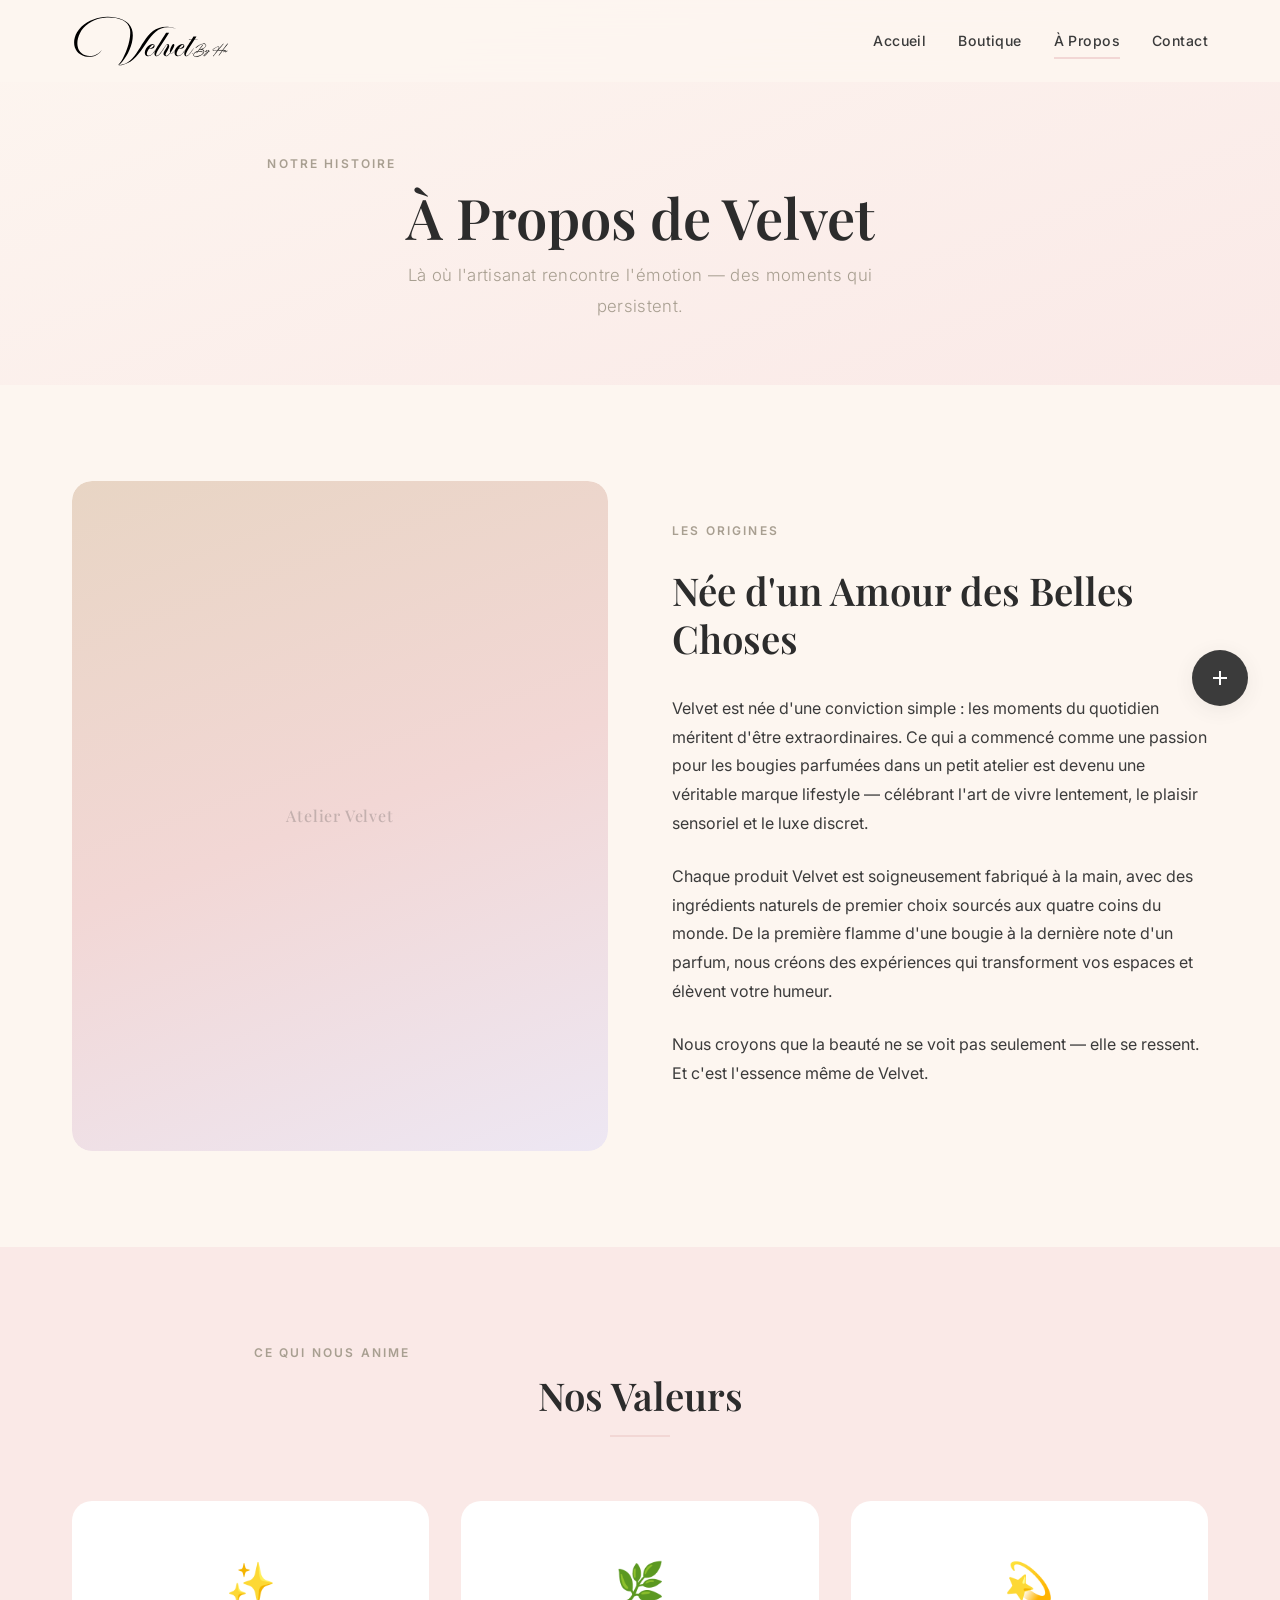
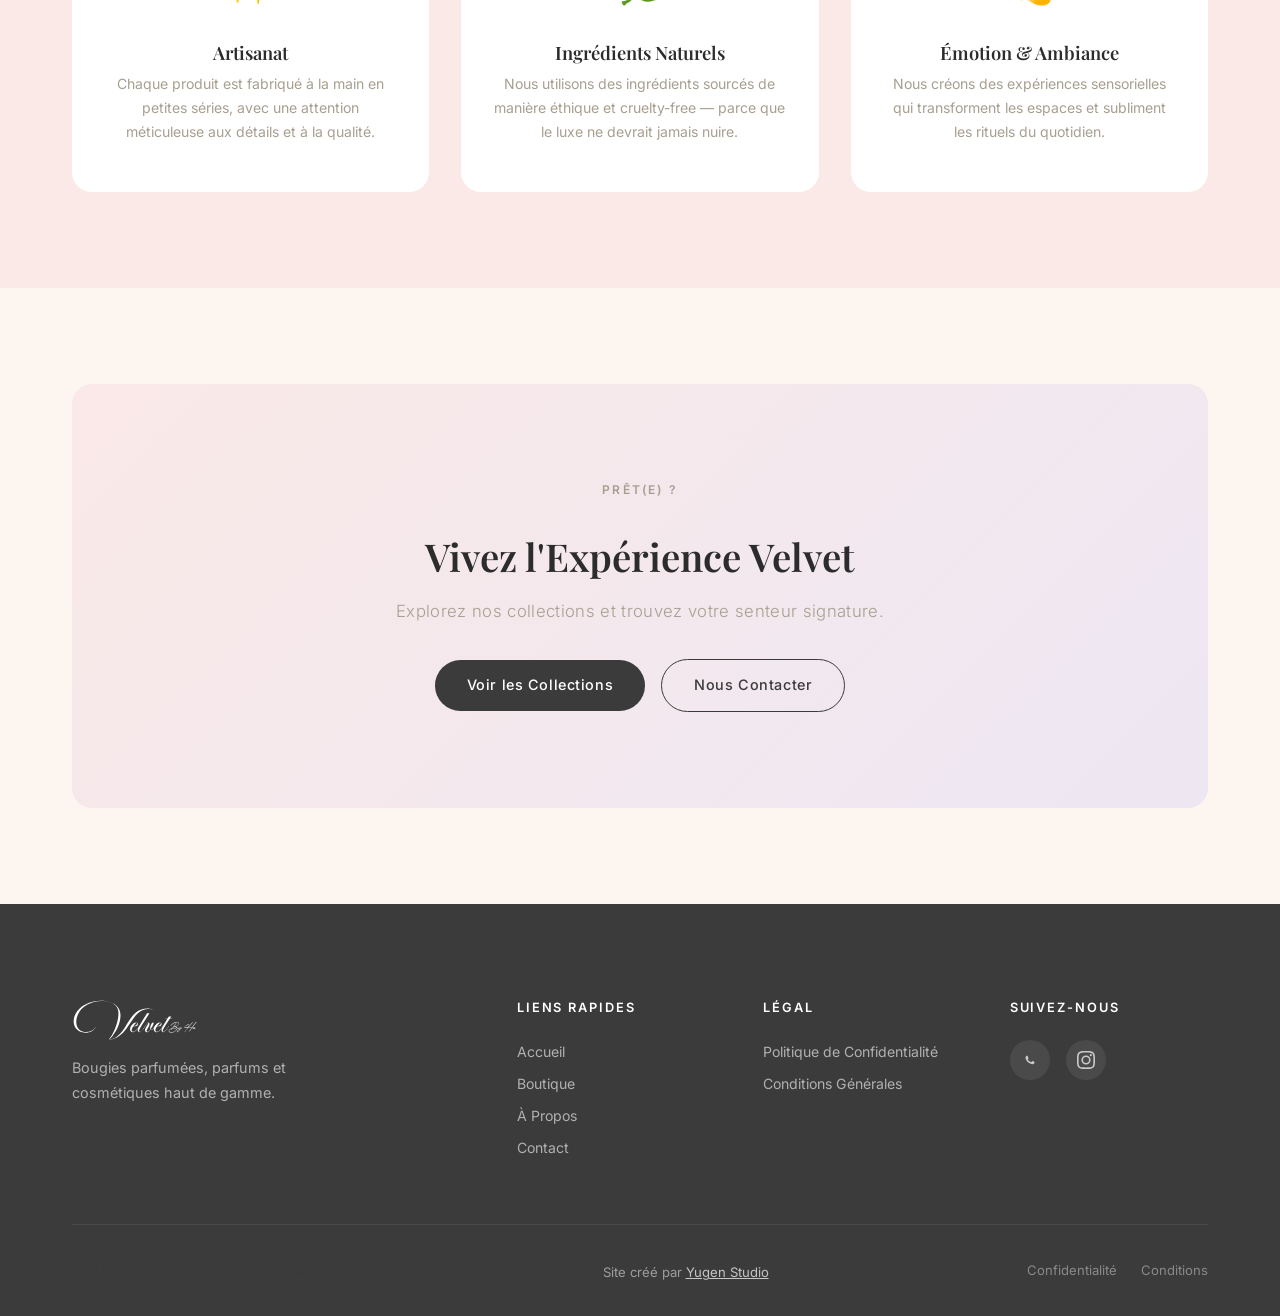
==== pages/about.html @ b84beaf9 "Add files via upload" ====
<!DOCTYPE html>
<html lang="fr">

<head>
    <meta charset="UTF-8">
    <meta name="viewport" content="width=device-width, initial-scale=1.0">
    <meta name="description"
        content="L'histoire de Velvet — artisanat, émotion et ambiance dans chaque produit que nous créons.">
    <title>À Propos — Velvet</title>
    <link rel="stylesheet" href="../css/base.css">
    <link rel="stylesheet" href="../css/components.css">
    <link rel="stylesheet" href="../css/pages.css">
    <link rel="stylesheet" href="../css/placeholders.css">
</head>

<body>
    <header class="header" id="header">
        <div class="container header__inner">
            <a href="../index.html" class="header__logo"><img src="../assets/images/logo.svg" alt="Velvet"></a>
            <nav class="header__nav" id="main-nav">
                <a href="../index.html">Accueil</a>
                <a href="shop.html">Boutique</a>
                <a href="about.html" class="active">À Propos</a>
                <a href="contact.html">Contact</a>
            </nav>
            <button class="header__hamburger" id="hamburger"
                aria-label="Ouvrir le menu"><span></span><span></span><span></span></button>
        </div>
    </header>
    <div class="nav-overlay" id="nav-overlay"></div>

    <div class="page-header">
        <div class="container">
            <p class="section-eyebrow fade-in">Notre Histoire</p>
            <h1 class="fade-in fade-in-delay-1">À Propos de Velvet</h1>
            <p class="subtitle fade-in fade-in-delay-2">Là où l'artisanat rencontre l'émotion — des moments qui
                persistent.</p>
        </div>
    </div>

    <!-- HISTOIRE -->
    <section class="about-story">
        <div class="container">
            <div class="about-split fade-in">
                <div class="about-split__image">
                    <div class="placeholder-img placeholder-img--about"
                        style="aspect-ratio:4/5;border-radius:var(--border-radius-lg);">Atelier Velvet</div>
                </div>
                <div class="about-split__content">
                    <p class="section-eyebrow">Les Origines</p>
                    <h2>Née d'un Amour des Belles Choses</h2>
                    <p>Velvet est née d'une conviction simple : les moments du quotidien méritent d'être
                        extraordinaires. Ce qui a commencé comme une passion pour les bougies parfumées dans un petit
                        atelier est devenu une véritable marque lifestyle — célébrant l'art de vivre lentement, le
                        plaisir sensoriel et le luxe discret.</p>
                    <p>Chaque produit Velvet est soigneusement fabriqué à la main, avec des ingrédients naturels de
                        premier choix sourcés aux quatre coins du monde. De la première flamme d'une bougie à la
                        dernière note d'un parfum, nous créons des expériences qui transforment vos espaces et élèvent
                        votre humeur.</p>
                    <p>Nous croyons que la beauté ne se voit pas seulement — elle se ressent. Et c'est l'essence même de
                        Velvet.</p>
                </div>
            </div>
        </div>
    </section>

    <!-- VALEURS -->
    <section class="about-values">
        <div class="container">
            <div class="section-header fade-in">
                <p class="section-eyebrow">Ce Qui Nous Anime</p>
                <h2>Nos Valeurs</h2>
                <hr class="separator">
            </div>
            <div class="grid grid--3">
                <div class="value-card fade-in fade-in-delay-1">
                    <div class="value-card__icon">✨</div>
                    <h4>Artisanat</h4>
                    <p>Chaque produit est fabriqué à la main en petites séries, avec une attention méticuleuse aux
                        détails et à la qualité.</p>
                </div>
                <div class="value-card fade-in fade-in-delay-2">
                    <div class="value-card__icon">🌿</div>
                    <h4>Ingrédients Naturels</h4>
                    <p>Nous utilisons des ingrédients sourcés de manière éthique et cruelty-free — parce que le luxe ne
                        devrait jamais nuire.</p>
                </div>
                <div class="value-card fade-in fade-in-delay-3">
                    <div class="value-card__icon">💫</div>
                    <h4>Émotion & Ambiance</h4>
                    <p>Nous créons des expériences sensorielles qui transforment les espaces et subliment les rituels du
                        quotidien.</p>
                </div>
            </div>
        </div>
    </section>

    <!-- CTA -->
    <section>
        <div class="container">
            <div class="cta-section fade-in">
                <p class="section-eyebrow">Prêt(e) ?</p>
                <h2>Vivez l'Expérience Velvet</h2>
                <p class="subtitle">Explorez nos collections et trouvez votre senteur signature.</p>
                <div class="cta-section__buttons">
                    <a href="shop.html" class="btn btn--primary">Voir les Collections</a>
                    <a href="contact.html" class="btn btn--secondary">Nous Contacter</a>
                </div>
            </div>
        </div>
    </section>

    <footer class="footer">
        <div class="container">
            <div class="footer__grid">
                <div class="footer__col">
                    <h3 class="footer__brand-name"><img src="../assets/images/logo.svg" alt="Velvet"></h3>
                    <p class="footer__brand-desc">Bougies parfumées, parfums et cosmétiques haut de gamme.</p>
                </div>
                <div class="footer__col">
                    <h4 class="footer__heading">Liens Rapides</h4>
                    <div class="footer__links"><a href="../index.html">Accueil</a><a href="shop.html">Boutique</a><a
                            href="about.html">À Propos</a><a href="contact.html">Contact</a></div>
                </div>
                <div class="footer__col">
                    <h4 class="footer__heading">Légal</h4>
                    <div class="footer__links"><a href="#">Politique de Confidentialité</a><a href="#">Conditions
                            Générales</a></div>
                </div>
                <div class="footer__col">
                    <h4 class="footer__heading">Suivez-nous</h4>
                    <div class="footer__social"><a href="https://wa.me/21693064637" target="_blank"
                            aria-label="WhatsApp"><svg viewBox="0 0 24 24">
                                <path
                                    d="M17.472 14.382c-.297-.149-1.758-.867-2.03-.967-.273-.099-.471-.148-.67.15-.197.297-.767.966-.94 1.164-.173.199-.347.223-.644.075-.297-.15-1.255-.463-2.39-1.475-.883-.788-1.48-1.761-1.653-2.059-.173-.297-.018-.458.13-.606.134-.133.298-.347.446-.52.149-.174.198-.298.298-.497.099-.198.05-.371-.025-.52-.075-.149-.669-1.612-.916-2.207-.242-.579-.487-.5-.669-.51l-.57-.01c-.198 0-.52.074-.792.372s-1.04 1.016-1.04 2.479c0 1.462 1.065 2.875 1.213 3.074.149.198 2.096 3.2 5.077 4.487.709.306 1.262.489 1.694.625.712.227 1.36.195 1.871.118.571-.085 1.758-.719 2.006-1.413.248-.694.248-1.289.173-1.413-.074-.124-.272-.198-.57-.347z" />
                            </svg></a><a href="https://www.instagram.com/velvetlight2026" target="_blank"
                            aria-label="Instagram"><svg viewBox="0 0 24 24">
                                <path
                                    d="M12 2.163c3.204 0 3.584.012 4.85.07 3.252.148 4.771 1.691 4.919 4.919.058 1.265.069 1.645.069 4.849 0 3.205-.012 3.584-.069 4.849-.149 3.225-1.664 4.771-4.919 4.919-1.266.058-1.644.07-4.85.07-3.204 0-3.584-.012-4.849-.07-3.26-.149-4.771-1.699-4.919-4.92-.058-1.265-.07-1.644-.07-4.849 0-3.204.013-3.583.07-4.849.149-3.227 1.664-4.771 4.919-4.919 1.266-.057 1.645-.069 4.849-.069zM12 0C8.741 0 8.333.014 7.053.072 2.695.272.273 2.69.073 7.052.014 8.333 0 8.741 0 12c0 3.259.014 3.668.072 4.948.2 4.358 2.618 6.78 6.98 6.98C8.333 23.986 8.741 24 12 24c3.259 0 3.668-.014 4.948-.072 4.354-.2 6.782-2.618 6.979-6.98.059-1.28.073-1.689.073-4.948 0-3.259-.014-3.667-.072-4.947-.196-4.354-2.617-6.78-6.979-6.98C15.668.014 15.259 0 12 0zm0 5.838a6.162 6.162 0 100 12.324 6.162 6.162 0 000-12.324zM12 16a4 4 0 110-8 4 4 0 010 8zm6.406-11.845a1.44 1.44 0 100 2.881 1.44 1.44 0 000-2.881z" />
                            </svg></a></div>
                </div>
            </div>
            <div class="footer__bottom">
                <p>&copy; 2026 Velvet. Tous droits réservés.</p>
                <p style="font-size:0.82rem;color:rgba(255,255,255,0.5);margin-top:var(--space-xs);">Site créé par <a
                        href="https://yugen-studio.com/" target="_blank"
                        style="color:rgba(255,255,255,0.7);text-decoration:underline;">Yugen Studio</a></p>
                <div class="footer__bottom-links"><a href="#">Confidentialité</a><a href="#">Conditions</a></div>
            </div>
        </div>
    </footer>

    <div class="social-float">
        <div class="social-float__items" id="social-items"><a href="https://wa.me/1234567890" target="_blank"
                class="social-float__item social-float__item--whatsapp" aria-label="WhatsApp"><svg viewBox="0 0 24 24">
                    <path
                        d="M17.472 14.382c-.297-.149-1.758-.867-2.03-.967-.273-.099-.471-.148-.67.15-.197.297-.767.966-.94 1.164-.173.199-.347.223-.644.075-.297-.15-1.255-.463-2.39-1.475-.883-.788-1.48-1.761-1.653-2.059-.173-.297-.018-.458.13-.606.134-.133.298-.347.446-.52.149-.174.198-.298.298-.497.099-.198.05-.371-.025-.52-.075-.149-.669-1.612-.916-2.207-.242-.579-.487-.5-.669-.51l-.57-.01c-.198 0-.52.074-.792.372s-1.04 1.016-1.04 2.479c0 1.462 1.065 2.875 1.213 3.074.149.198 2.096 3.2 5.077 4.487.709.306 1.262.489 1.694.625.712.227 1.36.195 1.871.118.571-.085 1.758-.719 2.006-1.413.248-.694.248-1.289.173-1.413-.074-.124-.272-.198-.57-.347z" />
                </svg></a><a href="https://ig.me/m/velvetlight2026" target="_blank"
                class="social-float__item social-float__item--instagram" aria-label="Instagram"><svg
                    viewBox="0 0 24 24">
                    <path
                        d="M12 2.163c3.204 0 3.584.012 4.85.07 3.252.148 4.771 1.691 4.919 4.919.058 1.265.069 1.645.069 4.849 0 3.205-.012 3.584-.069 4.849-.149 3.225-1.664 4.771-4.919 4.919-1.266.058-1.644.07-4.85.07-3.204 0-3.584-.012-4.849-.07-3.26-.149-4.771-1.699-4.919-4.92-.058-1.265-.07-1.644-.07-4.849 0-3.204.013-3.583.07-4.849.149-3.227 1.664-4.771 4.919-4.919 1.266-.057 1.645-.069 4.849-.069zM12 0C8.741 0 8.333.014 7.053.072 2.695.272.273 2.69.073 7.052.014 8.333 0 8.741 0 12c0 3.259.014 3.668.072 4.948.2 4.358 2.618 6.78 6.98 6.98C8.333 23.986 8.741 24 12 24c3.259 0 3.668-.014 4.948-.072 4.354-.2 6.782-2.618 6.979-6.98.059-1.28.073-1.689.073-4.948 0-3.259-.014-3.667-.072-4.947-.196-4.354-2.617-6.78-6.979-6.98C15.668.014 15.259 0 12 0zm0 5.838a6.162 6.162 0 100 12.324 6.162 6.162 0 000-12.324zM12 16a4 4 0 110-8 4 4 0 010 8zm6.406-11.845a1.44 1.44 0 100 2.881 1.44 1.44 0 000-2.881z" />
                </svg></a><a href="https://m.me/61587530817712" target="_blank"
                class="social-float__item social-float__item--messenger" aria-label="Messenger"><svg
                    viewBox="0 0 24 24">
                    <path
                        d="M12 0C5.373 0 0 4.974 0 11.111c0 3.498 1.744 6.614 4.469 8.654V24l4.088-2.242c1.092.3 2.246.464 3.443.464 6.627 0 12-4.975 12-11.111S18.627 0 12 0zm1.191 14.963l-3.055-3.26-5.963 3.26L10.732 8.2l3.131 3.259L19.752 8.2l-6.561 6.763z" />
                </svg></a></div><button class="social-float__toggle" id="social-toggle" aria-label="Nous contacter"><svg
                viewBox="0 0 24 24">
                <path d="M19 13h-6v6h-2v-6H5v-2h6V5h2v6h6v2z" />
            </svg></button>
    </div>
    <script src="../js/main.js"></script>
    <script src="../js/social-popup.js"></script>
</body>

</html>
---- css/base.css ----
/* ============================================
   VELVET — Base Design System
   ============================================ */

/* --- Google Fonts --- */
@import url('https://fonts.googleapis.com/css2?family=Playfair+Display:ital,wght@0,400;0,500;0,600;0,700;1,400;1,500&family=Inter:wght@300;400;500;600&display=swap');

/* --- CSS Custom Properties --- */
:root {
  /* Colors */
  --color-cream:      #FDF6F0;
  --color-blush:      #F2D7D5;
  --color-beige:      #E8D5C4;
  --color-lavender:   #D5C6E0;
  --color-warm-gray:  #A89F91;
  --color-charcoal:   #3B3B3B;
  --color-white:      #FFFFFF;
  --color-dark:       #2C2C2C;
  --color-blush-light:#FAE9E7;
  --color-lavender-light: #EDE7F3;
  --color-overlay:    rgba(59, 59, 59, 0.06);

  /* Typography */
  --font-heading: 'Playfair Display', 'Georgia', serif;
  --font-body:    'Inter', 'Helvetica Neue', Arial, sans-serif;

  /* Spacing */
  --space-xs:  0.25rem;
  --space-sm:  0.5rem;
  --space-md:  1rem;
  --space-lg:  1.5rem;
  --space-xl:  2rem;
  --space-2xl: 3rem;
  --space-3xl: 4rem;
  --space-4xl: 6rem;

  /* Layout */
  --container-max: 1200px;
  --container-narrow: 900px;
  --border-radius: 12px;
  --border-radius-lg: 20px;
  --border-radius-pill: 50px;

  /* Transitions */
  --transition-fast: 0.2s ease;
  --transition-base: 0.35s ease;
  --transition-slow: 0.6s ease;

  /* Shadows */
  --shadow-sm:  0 2px 8px rgba(59,59,59,0.06);
  --shadow-md:  0 4px 20px rgba(59,59,59,0.08);
  --shadow-lg:  0 8px 40px rgba(59,59,59,0.10);
  --shadow-card: 0 6px 24px rgba(59,59,59,0.07);
}

/* --- Reset --- */
*,
*::before,
*::after {
  margin: 0;
  padding: 0;
  box-sizing: border-box;
}

html {
  scroll-behavior: smooth;
  font-size: 16px;
  -webkit-font-smoothing: antialiased;
  -moz-osx-font-smoothing: grayscale;
}

body {
  font-family: var(--font-body);
  font-weight: 400;
  line-height: 1.7;
  color: var(--color-charcoal);
  background-color: var(--color-cream);
  overflow-x: hidden;
}

img {
  max-width: 100%;
  height: auto;
  display: block;
}

a {
  text-decoration: none;
  color: inherit;
  transition: color var(--transition-fast);
}

a:hover {
  color: var(--color-warm-gray);
}

ul, ol {
  list-style: none;
}

button {
  font-family: var(--font-body);
  cursor: pointer;
  border: none;
  outline: none;
  background: transparent;
}

input, textarea, select {
  font-family: var(--font-body);
  border: none;
  outline: none;
}

/* --- Typography --- */
h1, h2, h3, h4, h5, h6 {
  font-family: var(--font-heading);
  font-weight: 600;
  line-height: 1.25;
  color: var(--color-dark);
}

h1 { font-size: clamp(2.2rem, 5vw, 3.5rem); }
h2 { font-size: clamp(1.6rem, 3.5vw, 2.4rem); }
h3 { font-size: clamp(1.2rem, 2.5vw, 1.6rem); }
h4 { font-size: 1.15rem; }

p {
  font-size: 1rem;
  color: var(--color-charcoal);
  max-width: 65ch;
}

.text-center { text-align: center; }
.text-muted  { color: var(--color-warm-gray); }

.subtitle {
  font-family: var(--font-body);
  font-size: 1.05rem;
  font-weight: 300;
  color: var(--color-warm-gray);
  letter-spacing: 0.02em;
  line-height: 1.8;
}

.section-eyebrow {
  font-family: var(--font-body);
  font-size: 0.75rem;
  font-weight: 600;
  letter-spacing: 0.18em;
  text-transform: uppercase;
  color: var(--color-warm-gray);
  margin-bottom: var(--space-sm);
}

/* --- Layout --- */
.container {
  width: 100%;
  max-width: var(--container-max);
  margin: 0 auto;
  padding: 0 var(--space-xl);
}

.container--narrow {
  max-width: var(--container-narrow);
}

section {
  padding: var(--space-4xl) 0;
}

/* --- Buttons --- */
.btn {
  display: inline-flex;
  align-items: center;
  justify-content: center;
  gap: var(--space-sm);
  padding: 0.85rem 2rem;
  font-size: 0.9rem;
  font-weight: 500;
  letter-spacing: 0.04em;
  border-radius: var(--border-radius-pill);
  transition: all var(--transition-base);
  white-space: nowrap;
}

.btn--primary {
  background: var(--color-charcoal);
  color: var(--color-white);
}
.btn--primary:hover {
  background: var(--color-dark);
  color: var(--color-white);
  transform: translateY(-2px);
  box-shadow: var(--shadow-md);
}

.btn--secondary {
  background: transparent;
  color: var(--color-charcoal);
  border: 1.5px solid var(--color-charcoal);
}
.btn--secondary:hover {
  background: var(--color-charcoal);
  color: var(--color-white);
  transform: translateY(-2px);
}

.btn--blush {
  background: var(--color-blush);
  color: var(--color-dark);
}
.btn--blush:hover {
  background: var(--color-beige);
  transform: translateY(-2px);
  box-shadow: var(--shadow-md);
}

.btn--whatsapp {
  background: #25D366;
  color: var(--color-white);
}
.btn--whatsapp:hover {
  background: #1DA855;
  color: var(--color-white);
  transform: translateY(-2px);
}

.btn--sm {
  padding: 0.6rem 1.4rem;
  font-size: 0.82rem;
}

/* --- Grid Utility --- */
.grid {
  display: grid;
  gap: var(--space-xl);
}
.grid--2 { grid-template-columns: repeat(2, 1fr); }
.grid--3 { grid-template-columns: repeat(3, 1fr); }
.grid--4 { grid-template-columns: repeat(4, 1fr); }

@media (max-width: 992px) {
  .grid--4 { grid-template-columns: repeat(2, 1fr); }
  .grid--3 { grid-template-columns: repeat(2, 1fr); }
}

@media (max-width: 600px) {
  .grid--4,
  .grid--3,
  .grid--2 { grid-template-columns: 1fr; }
  
  .container { padding: 0 var(--space-md); }
  section { padding: var(--space-3xl) 0; }
}

/* --- Animations --- */
.fade-in {
  opacity: 0;
  transform: translateY(30px);
  transition: opacity var(--transition-slow), transform var(--transition-slow);
}

.fade-in.visible {
  opacity: 1;
  transform: translateY(0);
}

.fade-in-delay-1 { transition-delay: 0.1s; }
.fade-in-delay-2 { transition-delay: 0.2s; }
.fade-in-delay-3 { transition-delay: 0.3s; }
.fade-in-delay-4 { transition-delay: 0.4s; }

/* --- Separator --- */
.separator {
  width: 60px;
  height: 2px;
  background: var(--color-blush);
  border: none;
  margin: var(--space-lg) auto;
}
---- css/components.css ----
/* ============================================
   VELVET — Components
   ============================================ */

/* =====================
   HEADER / NAVIGATION
   ===================== */
.header {
    position: fixed;
    top: 0;
    left: 0;
    width: 100%;
    z-index: 1000;
    padding: var(--space-md) 0;
    background: rgba(253, 246, 240, 0.85);
    backdrop-filter: blur(16px);
    -webkit-backdrop-filter: blur(16px);
    transition: box-shadow var(--transition-base), padding var(--transition-base);
}

.header.scrolled {
    padding: var(--space-sm) 0;
    box-shadow: var(--shadow-sm);
}

.header__inner {
    display: flex;
    align-items: center;
    justify-content: space-between;
}

.header__logo {
    display: flex;
    align-items: center;
}

.header__logo img {
    height: 50px;
    width: auto;
    filter: brightness(0);
}

.header__nav {
    display: flex;
    align-items: center;
    gap: var(--space-xl);
}

.header__nav a {
    font-size: 0.88rem;
    font-weight: 500;
    letter-spacing: 0.03em;
    color: var(--color-charcoal);
    position: relative;
    padding: var(--space-xs) 0;
}

.header__nav a::after {
    content: '';
    position: absolute;
    bottom: -2px;
    left: 0;
    width: 0;
    height: 1.5px;
    background: var(--color-blush);
    transition: width var(--transition-base);
}

.header__nav a:hover::after,
.header__nav a.active::after {
    width: 100%;
}

.header__nav a:hover {
    color: var(--color-dark);
}

.header__cta {
    margin-left: var(--space-md);
}

/* Hamburger */
.header__hamburger {
    display: none;
    flex-direction: column;
    gap: 5px;
    padding: var(--space-sm);
    cursor: pointer;
    z-index: 1100;
}

.header__hamburger span {
    display: block;
    width: 24px;
    height: 2px;
    background: var(--color-charcoal);
    border-radius: 2px;
    transition: all var(--transition-base);
}

.header__hamburger.active span:nth-child(1) {
    transform: rotate(45deg) translate(5px, 5px);
}

.header__hamburger.active span:nth-child(2) {
    opacity: 0;
}

.header__hamburger.active span:nth-child(3) {
    transform: rotate(-45deg) translate(5px, -5px);
}

/* Mobile Nav */
@media (max-width: 768px) {
    .header__hamburger {
        display: flex;
    }

    .header__nav {
        position: fixed;
        top: 0;
        right: -100%;
        width: 75%;
        max-width: 320px;
        height: 100vh;
        background: var(--color-cream);
        flex-direction: column;
        align-items: flex-start;
        justify-content: center;
        padding: var(--space-3xl);
        gap: var(--space-lg);
        box-shadow: var(--shadow-lg);
        transition: right var(--transition-base);
    }

    .header__nav.open {
        right: 0;
    }

    .header__nav a {
        font-size: 1.1rem;
    }

    .header__cta {
        margin-left: 0;
        margin-top: var(--space-md);
    }
}

/* Mobile overlay */
.nav-overlay {
    position: fixed;
    top: 0;
    left: 0;
    width: 100%;
    height: 100%;
    background: rgba(44, 44, 44, 0.3);
    z-index: 999;
    opacity: 0;
    visibility: hidden;
    transition: all var(--transition-base);
}

.nav-overlay.active {
    opacity: 1;
    visibility: visible;
}


/* =====================
   FOOTER
   ===================== */
.footer {
    background: var(--color-charcoal);
    color: rgba(255, 255, 255, 0.7);
    padding: var(--space-4xl) 0 var(--space-xl);
}

.footer__grid {
    display: grid;
    grid-template-columns: 2fr 1fr 1fr 1fr;
    gap: var(--space-2xl);
    margin-bottom: var(--space-3xl);
}

.footer__brand-name {
    display: flex;
    align-items: center;
    margin-bottom: var(--space-md);
}

.footer__brand-name img {
    height: 40px;
    width: auto;
    filter: brightness(0) invert(1);
}

.footer__brand-desc {
    font-size: 0.9rem;
    line-height: 1.7;
    color: rgba(255, 255, 255, 0.6);
    max-width: 280px;
}

.footer__heading {
    font-family: var(--font-body);
    font-size: 0.8rem;
    font-weight: 600;
    letter-spacing: 0.15em;
    text-transform: uppercase;
    color: var(--color-white);
    margin-bottom: var(--space-lg);
}

.footer__links {
    display: flex;
    flex-direction: column;
    gap: var(--space-sm);
}

.footer__links a {
    font-size: 0.88rem;
    color: rgba(255, 255, 255, 0.6);
    transition: color var(--transition-fast);
}

.footer__links a:hover {
    color: var(--color-blush);
}

.footer__social {
    display: flex;
    gap: var(--space-md);
    margin-top: var(--space-sm);
}

.footer__social a {
    width: 40px;
    height: 40px;
    display: flex;
    align-items: center;
    justify-content: center;
    border-radius: 50%;
    background: rgba(255, 255, 255, 0.08);
    color: rgba(255, 255, 255, 0.7);
    transition: all var(--transition-base);
}

.footer__social a:hover {
    background: var(--color-blush);
    color: var(--color-dark);
}

.footer__social svg {
    width: 18px;
    height: 18px;
    fill: currentColor;
}

.footer__bottom {
    border-top: 1px solid rgba(255, 255, 255, 0.08);
    padding-top: var(--space-xl);
    display: flex;
    align-items: center;
    justify-content: space-between;
    font-size: 0.82rem;
    color: rgba(255, 255, 255, 0.4);
}

.footer__bottom-links {
    display: flex;
    gap: var(--space-lg);
}

.footer__bottom-links a {
    color: rgba(255, 255, 255, 0.4);
}

.footer__bottom-links a:hover {
    color: var(--color-blush);
}

@media (max-width: 768px) {
    .footer__grid {
        grid-template-columns: 1fr 1fr;
        gap: var(--space-xl);
    }

    .footer__bottom {
        flex-direction: column;
        gap: var(--space-md);
        text-align: center;
    }
}

@media (max-width: 480px) {
    .footer__grid {
        grid-template-columns: 1fr;
    }
}


/* =====================
   PRODUCT CARD
   ===================== */
.product-card {
    background: var(--color-white);
    border-radius: var(--border-radius-lg);
    overflow: hidden;
    transition: transform var(--transition-base), box-shadow var(--transition-base);
    cursor: pointer;
}

.product-card:hover {
    transform: translateY(-6px);
    box-shadow: var(--shadow-card);
}

.product-card__image {
    width: 100%;
    aspect-ratio: 4 / 5;
    overflow: hidden;
    background: var(--color-blush-light);
}

.product-card__image img {
    width: 100%;
    height: 100%;
    object-fit: cover;
    transition: transform var(--transition-slow);
}

.product-card:hover .product-card__image img {
    transform: scale(1.05);
}

.product-card__body {
    padding: var(--space-lg);
}

.product-card__name {
    font-family: var(--font-heading);
    font-size: 1.1rem;
    font-weight: 600;
    color: var(--color-dark);
    margin-bottom: var(--space-xs);
}

.product-card__desc {
    font-size: 0.85rem;
    color: var(--color-warm-gray);
    line-height: 1.6;
    margin-bottom: var(--space-md);
}

.product-card__footer {
    display: flex;
    flex-direction: column;
    gap: var(--space-sm);
}

.product-card__price {
    font-family: var(--font-heading);
    font-size: 1.15rem;
    font-weight: 600;
    color: var(--color-dark);
}

.product-card__cta {
    padding: 0.45rem 1rem;
    font-size: 0.72rem;
    text-align: center;
}


/* =====================
   CATEGORY CARD
   ===================== */
.category-card {
    position: relative;
    border-radius: var(--border-radius-lg);
    overflow: hidden;
    aspect-ratio: 3 / 4;
    cursor: pointer;
}

.category-card__image {
    width: 100%;
    height: 100%;
    object-fit: cover;
    transition: transform var(--transition-slow);
}

.category-card:hover .category-card__image {
    transform: scale(1.06);
}

.category-card__overlay {
    position: absolute;
    inset: 0;
    background: linear-gradient(to top, rgba(44, 44, 44, 0.6) 0%, transparent 60%);
    display: flex;
    flex-direction: column;
    justify-content: flex-end;
    padding: var(--space-xl);
}

.category-card__title {
    font-family: var(--font-heading);
    font-size: 1.5rem;
    font-weight: 600;
    color: var(--color-white);
    margin-bottom: var(--space-xs);
}

.category-card__subtitle {
    font-size: 0.88rem;
    color: rgba(255, 255, 255, 0.8);
}


/* =====================
   CTA SECTION
   ===================== */
.cta-section {
    background: linear-gradient(135deg, var(--color-blush-light) 0%, var(--color-lavender-light) 100%);
    border-radius: var(--border-radius-lg);
    padding: var(--space-4xl) var(--space-2xl);
    text-align: center;
}

.cta-section h2 {
    margin-bottom: var(--space-md);
}

.cta-section p {
    margin: 0 auto var(--space-xl);
}

.cta-section__buttons {
    display: flex;
    align-items: center;
    justify-content: center;
    gap: var(--space-md);
    flex-wrap: wrap;
}


/* =====================
   TRUST BADGES
   ===================== */
.trust-card {
    text-align: center;
    padding: var(--space-2xl) var(--space-lg);
    background: var(--color-white);
    border-radius: var(--border-radius-lg);
    transition: transform var(--transition-base);
}

.trust-card:hover {
    transform: translateY(-4px);
}

.trust-card__icon {
    width: 60px;
    height: 60px;
    margin: 0 auto var(--space-lg);
    display: flex;
    align-items: center;
    justify-content: center;
    background: var(--color-blush-light);
    border-radius: 50%;
}

.trust-card__icon svg {
    width: 28px;
    height: 28px;
    stroke: var(--color-charcoal);
    fill: none;
    stroke-width: 1.5;
}

.trust-card__title {
    font-family: var(--font-heading);
    font-size: 1.1rem;
    font-weight: 600;
    margin-bottom: var(--space-sm);
}

.trust-card__text {
    font-size: 0.88rem;
    color: var(--color-warm-gray);
    line-height: 1.7;
}


/* =====================
   FAQ ACCORDION
   ===================== */
.faq-item {
    border-bottom: 1px solid var(--color-overlay);
    padding: var(--space-lg) 0;
}

.faq-item__question {
    display: flex;
    align-items: center;
    justify-content: space-between;
    width: 100%;
    font-family: var(--font-heading);
    font-size: 1.05rem;
    font-weight: 500;
    color: var(--color-dark);
    text-align: left;
    padding: var(--space-sm) 0;
    cursor: pointer;
    gap: var(--space-md);
}

.faq-item__icon {
    width: 24px;
    height: 24px;
    flex-shrink: 0;
    position: relative;
}

.faq-item__icon::before,
.faq-item__icon::after {
    content: '';
    position: absolute;
    top: 50%;
    left: 50%;
    width: 14px;
    height: 1.5px;
    background: var(--color-charcoal);
    transform: translate(-50%, -50%);
    transition: transform var(--transition-base);
}

.faq-item__icon::after {
    transform: translate(-50%, -50%) rotate(90deg);
}

.faq-item.active .faq-item__icon::after {
    transform: translate(-50%, -50%) rotate(0deg);
}

.faq-item__answer {
    max-height: 0;
    overflow: hidden;
    transition: max-height var(--transition-base), padding var(--transition-base);
}

.faq-item.active .faq-item__answer {
    max-height: 300px;
    padding-top: var(--space-md);
}

.faq-item__answer p {
    font-size: 0.92rem;
    color: var(--color-warm-gray);
    line-height: 1.8;
}


/* =====================
   SOCIAL POPUP BUTTONS
   ===================== */
.social-float {
    position: fixed;
    bottom: var(--space-xl);
    right: var(--space-xl);
    z-index: 900;
    display: flex;
    flex-direction: column-reverse;
    align-items: center;
    gap: var(--space-sm);
}

.social-float__toggle {
    width: 56px;
    height: 56px;
    border-radius: 50%;
    background: var(--color-charcoal);
    color: var(--color-white);
    display: flex;
    align-items: center;
    justify-content: center;
    box-shadow: var(--shadow-md);
    transition: all var(--transition-base);
    cursor: pointer;
}

.social-float__toggle:hover {
    transform: scale(1.08);
}

.social-float__toggle svg {
    width: 24px;
    height: 24px;
    fill: currentColor;
    transition: transform var(--transition-base);
}

.social-float__toggle.active svg {
    transform: rotate(45deg);
}

.social-float__items {
    display: flex;
    flex-direction: column;
    gap: var(--space-sm);
    opacity: 0;
    visibility: hidden;
    transform: translateY(10px);
    transition: all var(--transition-base);
}

.social-float__items.open {
    opacity: 1;
    visibility: visible;
    transform: translateY(0);
}

.social-float__item {
    width: 46px;
    height: 46px;
    border-radius: 50%;
    display: flex;
    align-items: center;
    justify-content: center;
    color: var(--color-white);
    box-shadow: var(--shadow-sm);
    transition: all var(--transition-base);
    cursor: pointer;
}

.social-float__item:hover {
    transform: scale(1.12);
}

.social-float__item--whatsapp {
    background: #25D366;
}

.social-float__item--instagram {
    background: linear-gradient(45deg, #f09433, #e6683c, #dc2743, #cc2366, #bc1888);
}

.social-float__item--messenger {
    background: #0084FF;
}

.social-float__item svg {
    width: 22px;
    height: 22px;
    fill: currentColor;
}


/* =====================
   HERO SECTION
   ===================== */
.hero {
    min-height: 100vh;
    display: flex;
    align-items: center;
    justify-content: center;
    text-align: center;
    padding: calc(80px + var(--space-3xl)) var(--space-xl) var(--space-3xl);
    background: linear-gradient(rgba(44, 44, 44, 0.45), rgba(44, 44, 44, 0.55)), url('../assets/images/cover.png') center/cover no-repeat;
    position: relative;
    overflow: hidden;
    color: var(--color-white);
}

.hero::before {
    content: '';
    position: absolute;
    top: -30%;
    right: -20%;
    width: 60%;
    height: 80%;
    background: radial-gradient(circle, rgba(213, 198, 224, 0.3) 0%, transparent 70%);
    border-radius: 50%;
    pointer-events: none;
}

.hero::after {
    content: '';
    position: absolute;
    bottom: -20%;
    left: -10%;
    width: 50%;
    height: 60%;
    background: radial-gradient(circle, rgba(242, 215, 213, 0.3) 0%, transparent 70%);
    border-radius: 50%;
    pointer-events: none;
}

.hero__content {
    position: relative;
    z-index: 1;
    max-width: 700px;
}

.hero__eyebrow {
    margin-bottom: var(--space-lg);
    color: rgba(255, 255, 255, 0.8);
}

.hero h1 {
    margin-bottom: var(--space-lg);
    font-weight: 700;
    color: var(--color-white);
}

.hero__subtitle {
    font-size: 1.1rem;
    color: rgba(255, 255, 255, 0.85);
    line-height: 1.8;
    margin-bottom: var(--space-2xl);
    max-width: 540px;
    margin-left: auto;
    margin-right: auto;
}

.hero__buttons {
    display: flex;
    align-items: center;
    justify-content: center;
    gap: var(--space-md);
    flex-wrap: wrap;
}

@media (max-width: 600px) {
    .hero {
        min-height: 90vh;
        padding-top: calc(70px + var(--space-2xl));
    }

    .hero__buttons {
        flex-direction: column;
    }
}


/* =====================
   PAGE HEADER (inner pages)
   ===================== */
.page-header {
    padding: calc(90px + var(--space-3xl)) 0 var(--space-3xl);
    text-align: center;
    background: linear-gradient(160deg, var(--color-cream) 0%, var(--color-blush-light) 100%);
}

.page-header h1 {
    margin-bottom: var(--space-sm);
}

.page-header .subtitle {
    max-width: 500px;
    margin: 0 auto;
}


/* =====================
   CONTACT FORM
   ===================== */
.contact-form {
    display: flex;
    flex-direction: column;
    gap: var(--space-lg);
    max-width: 560px;
}

.form-group {
    display: flex;
    flex-direction: column;
    gap: var(--space-xs);
}

.form-group label {
    font-size: 0.85rem;
    font-weight: 500;
    color: var(--color-dark);
}

.form-group input,
.form-group textarea {
    padding: var(--space-md) var(--space-lg);
    background: var(--color-white);
    border: 1.5px solid var(--color-overlay);
    border-radius: var(--border-radius);
    font-size: 0.95rem;
    color: var(--color-charcoal);
    transition: border-color var(--transition-fast);
}

.form-group input:focus,
.form-group textarea:focus {
    border-color: var(--color-blush);
}

.form-group textarea {
    resize: vertical;
    min-height: 140px;
}

/* =====================
   ABOUT SECTION
   ===================== */
.about-split {
    display: grid;
    grid-template-columns: 1fr 1fr;
    gap: var(--space-3xl);
    align-items: center;
}

.about-split__image {
    border-radius: var(--border-radius-lg);
    overflow: hidden;
}

.about-split__image img {
    width: 100%;
    height: 100%;
    object-fit: cover;
    aspect-ratio: 4 / 5;
}

.about-split__content h2 {
    margin-bottom: var(--space-lg);
}

.about-split__content p {
    margin-bottom: var(--space-md);
}

@media (max-width: 768px) {
    .about-split {
        grid-template-columns: 1fr;
        gap: var(--space-xl);
    }
}

/* =====================
   VALUES GRID
   ===================== */
.value-card {
    padding: var(--space-2xl);
    background: var(--color-white);
    border-radius: var(--border-radius-lg);
    text-align: center;
}

.value-card__icon {
    font-size: 2rem;
    margin-bottom: var(--space-md);
}

.value-card h4 {
    margin-bottom: var(--space-sm);
}

.value-card p {
    font-size: 0.88rem;
    color: var(--color-warm-gray);
    margin: 0 auto;
}
---- css/pages.css ----
/* ============================================
   VELVET — Page-Specific Styles
   ============================================ */

/* --- Home: Best Sellers --- */
.section--bestsellers {
    background: var(--color-white);
}

.section-header {
    text-align: center;
    margin-bottom: var(--space-3xl);
}

.section-header h2 {
    margin-bottom: var(--space-sm);
}

/* --- Shop Overview --- */
.shop-categories {
    padding: var(--space-4xl) 0;
}

/* --- Collection Page --- */
.collection-section {
    padding: var(--space-4xl) 0;
}

.collection-intro {
    text-align: center;
    max-width: 600px;
    margin: 0 auto var(--space-3xl);
}

.collection-intro p {
    margin: var(--space-md) auto 0;
}

/* --- About Page --- */
.about-story {
    padding: var(--space-4xl) 0;
}

.about-values {
    padding: var(--space-4xl) 0;
    background: var(--color-blush-light);
}

.about-split {
    display: grid;
    grid-template-columns: 1fr 1fr;
    gap: var(--space-3xl);
    align-items: center;
}

.about-split__image {
    overflow: hidden;
    border-radius: var(--border-radius-lg);
}

.about-split__content p {
    margin-bottom: var(--space-lg);
    line-height: 1.8;
}

.about-split__content h2 {
    margin-bottom: var(--space-xl);
}

.value-card {
    text-align: center;
    padding: var(--space-2xl) var(--space-xl);
    background: var(--color-white);
    border-radius: var(--border-radius-lg);
}

.value-card__icon {
    font-size: 2.5rem;
    margin-bottom: var(--space-lg);
}

.value-card h4 {
    margin-bottom: var(--space-sm);
}

.value-card p {
    font-size: 0.88rem;
    color: var(--color-warm-gray);
    line-height: 1.7;
}

.separator {
    border: none;
    width: 60px;
    height: 2px;
    background: var(--color-blush);
    margin: var(--space-md) auto;
}

@media (max-width: 768px) {
    .about-split {
        grid-template-columns: 1fr;
    }
}

/* --- Contact Page --- */
.contact-section {
    padding: var(--space-4xl) 0;
}

.contact-grid {
    display: grid;
    grid-template-columns: 1fr 1fr;
    gap: var(--space-3xl);
    align-items: start;
}

.contact-info h3 {
    margin-bottom: var(--space-md);
}

.contact-info p {
    margin-bottom: var(--space-lg);
}

.contact-info__methods {
    display: flex;
    flex-direction: column;
    gap: var(--space-md);
    margin-top: var(--space-xl);
}

.contact-method {
    display: flex;
    align-items: center;
    gap: var(--space-md);
    padding: var(--space-md) var(--space-lg);
    background: var(--color-white);
    border-radius: var(--border-radius);
    transition: transform var(--transition-fast);
}

.contact-method:hover {
    transform: translateX(4px);
}

.contact-method__icon {
    width: 40px;
    height: 40px;
    border-radius: 50%;
    display: flex;
    align-items: center;
    justify-content: center;
    flex-shrink: 0;
}

.contact-method__icon svg {
    width: 20px;
    height: 20px;
    fill: var(--color-white);
}

.contact-method__icon--whatsapp {
    background: #25D366;
}

.contact-method__icon--instagram {
    background: linear-gradient(45deg, #f09433, #dc2743, #bc1888);
}

.contact-method__icon--messenger {
    background: #0084FF;
}

.contact-method__text strong {
    display: block;
    font-size: 0.9rem;
    color: var(--color-dark);
}

.contact-method__text span {
    font-size: 0.82rem;
    color: var(--color-warm-gray);
}

@media (max-width: 768px) {
    .contact-grid {
        grid-template-columns: 1fr;
    }
}

/* --- How to Order --- */
.order-steps {
    padding: var(--space-4xl) 0;
    background: var(--color-blush-light);
}

.order-steps__grid {
    display: grid;
    grid-template-columns: repeat(3, 1fr);
    gap: var(--space-xl);
    margin-top: var(--space-2xl);
}

.order-step {
    text-align: center;
    padding: var(--space-2xl) var(--space-lg);
    background: var(--color-white);
    border-radius: var(--border-radius-lg);
}

.order-step__number {
    width: 48px;
    height: 48px;
    border-radius: 50%;
    background: var(--color-blush);
    display: flex;
    align-items: center;
    justify-content: center;
    margin: 0 auto var(--space-lg);
    font-family: var(--font-heading);
    font-size: 1.2rem;
    font-weight: 600;
    color: var(--color-dark);
}

.order-step h4 {
    margin-bottom: var(--space-sm);
}

.order-step p {
    font-size: 0.88rem;
    color: var(--color-warm-gray);
    margin: 0 auto;
}

@media (max-width: 768px) {
    .order-steps__grid {
        grid-template-columns: 1fr;
    }
}

/* --- Coming Soon Section --- */
.coming-soon {
    text-align: center;
    padding: var(--space-4xl) var(--space-xl);
    min-height: 50vh;
    display: flex;
    flex-direction: column;
    align-items: center;
    justify-content: center;
}

.coming-soon__icon {
    width: 100px;
    height: 100px;
    border-radius: 50%;
    background: linear-gradient(135deg, var(--color-blush), var(--color-lavender));
    display: flex;
    align-items: center;
    justify-content: center;
    margin: 0 auto var(--space-2xl);
    animation: comingSoonPulse 2.5s ease-in-out infinite;
}

.coming-soon__icon svg {
    width: 44px;
    height: 44px;
    fill: var(--color-dark);
    opacity: 0.7;
}

@keyframes comingSoonPulse {

    0%,
    100% {
        transform: scale(1);
        opacity: 1;
    }

    50% {
        transform: scale(1.08);
        opacity: 0.85;
    }
}

.coming-soon h2 {
    margin-bottom: var(--space-md);
}

.coming-soon p {
    margin: 0 auto var(--space-xl);
    max-width: 480px;
}

.coming-soon__badge {
    display: inline-block;
    padding: 0.5rem 1.5rem;
    background: var(--color-lavender-light);
    color: var(--color-charcoal);
    border-radius: var(--border-radius-pill);
    font-size: 0.82rem;
    font-weight: 500;
    letter-spacing: 0.08em;
    text-transform: uppercase;
}

/* --- Custom Order Section --- */
.custom-order {
    padding: var(--space-4xl) 0;
    background: var(--color-blush-light);
}

.custom-order__inner {
    max-width: 700px;
    margin: 0 auto;
    text-align: center;
}

.custom-order__inner h2 {
    margin-bottom: var(--space-sm);
}

.custom-order__inner .subtitle {
    margin: 0 auto var(--space-2xl);
}

.custom-order__form {
    background: var(--color-white);
    border-radius: var(--border-radius-lg);
    padding: var(--space-2xl);
    box-shadow: var(--shadow-card);
}

.custom-order__textarea {
    width: 100%;
    min-height: 140px;
    padding: var(--space-lg);
    border: 1.5px solid var(--color-beige);
    border-radius: var(--border-radius);
    font-family: var(--font-body);
    font-size: 0.95rem;
    line-height: 1.7;
    color: var(--color-charcoal);
    background: var(--color-cream);
    resize: vertical;
    transition: border-color var(--transition-fast);
    margin-bottom: var(--space-xl);
}

.custom-order__textarea:focus {
    border-color: var(--color-charcoal);
    outline: none;
}

.custom-order__textarea::placeholder {
    color: var(--color-warm-gray);
}

.custom-order__buttons {
    display: flex;
    gap: var(--space-md);
    justify-content: center;
    flex-wrap: wrap;
}

@media (max-width: 600px) {
    .custom-order__buttons {
        flex-direction: column;
        align-items: stretch;
    }
}

/* --- FAQ Section --- */
.faq-section {
    padding: var(--space-4xl) 0;
}
---- css/placeholders.css ----
/* ============================================
   VELVET — Placeholder Image Styles
   Used until real product images are added
   ============================================ */

.placeholder-img {
    width: 100%;
    height: 100%;
    display: flex;
    align-items: center;
    justify-content: center;
    font-family: var(--font-heading);
    font-size: 1rem;
    font-weight: 500;
    color: rgba(59, 59, 59, 0.25);
    letter-spacing: 0.05em;
}

.placeholder-img--candle {
    background: linear-gradient(145deg, #FDF6F0 0%, #F2D7D5 50%, #E8D5C4 100%);
}

.placeholder-img--perfume {
    background: linear-gradient(145deg, #EDE7F3 0%, #D5C6E0 50%, #F2D7D5 100%);
}

.placeholder-img--cosmetic {
    background: linear-gradient(145deg, #FDF6F0 0%, #E8D5C4 50%, #D5C6E0 100%);
}

.placeholder-img--hero {
    background: linear-gradient(145deg, #F2D7D5 0%, #D5C6E0 50%, #E8D5C4 100%);
}

.placeholder-img--category-candles {
    background: linear-gradient(160deg, #FAE9E7 0%, #E8D5C4 60%, #F2D7D5 100%);
}

.placeholder-img--category-perfumes {
    background: linear-gradient(160deg, #EDE7F3 0%, #D5C6E0 60%, #F2D7D5 100%);
}

.placeholder-img--category-cosmetics {
    background: linear-gradient(160deg, #FDF6F0 0%, #F2D7D5 60%, #D5C6E0 100%);
}

.placeholder-img--about {
    background: linear-gradient(160deg, #E8D5C4 0%, #F2D7D5 50%, #EDE7F3 100%);
}
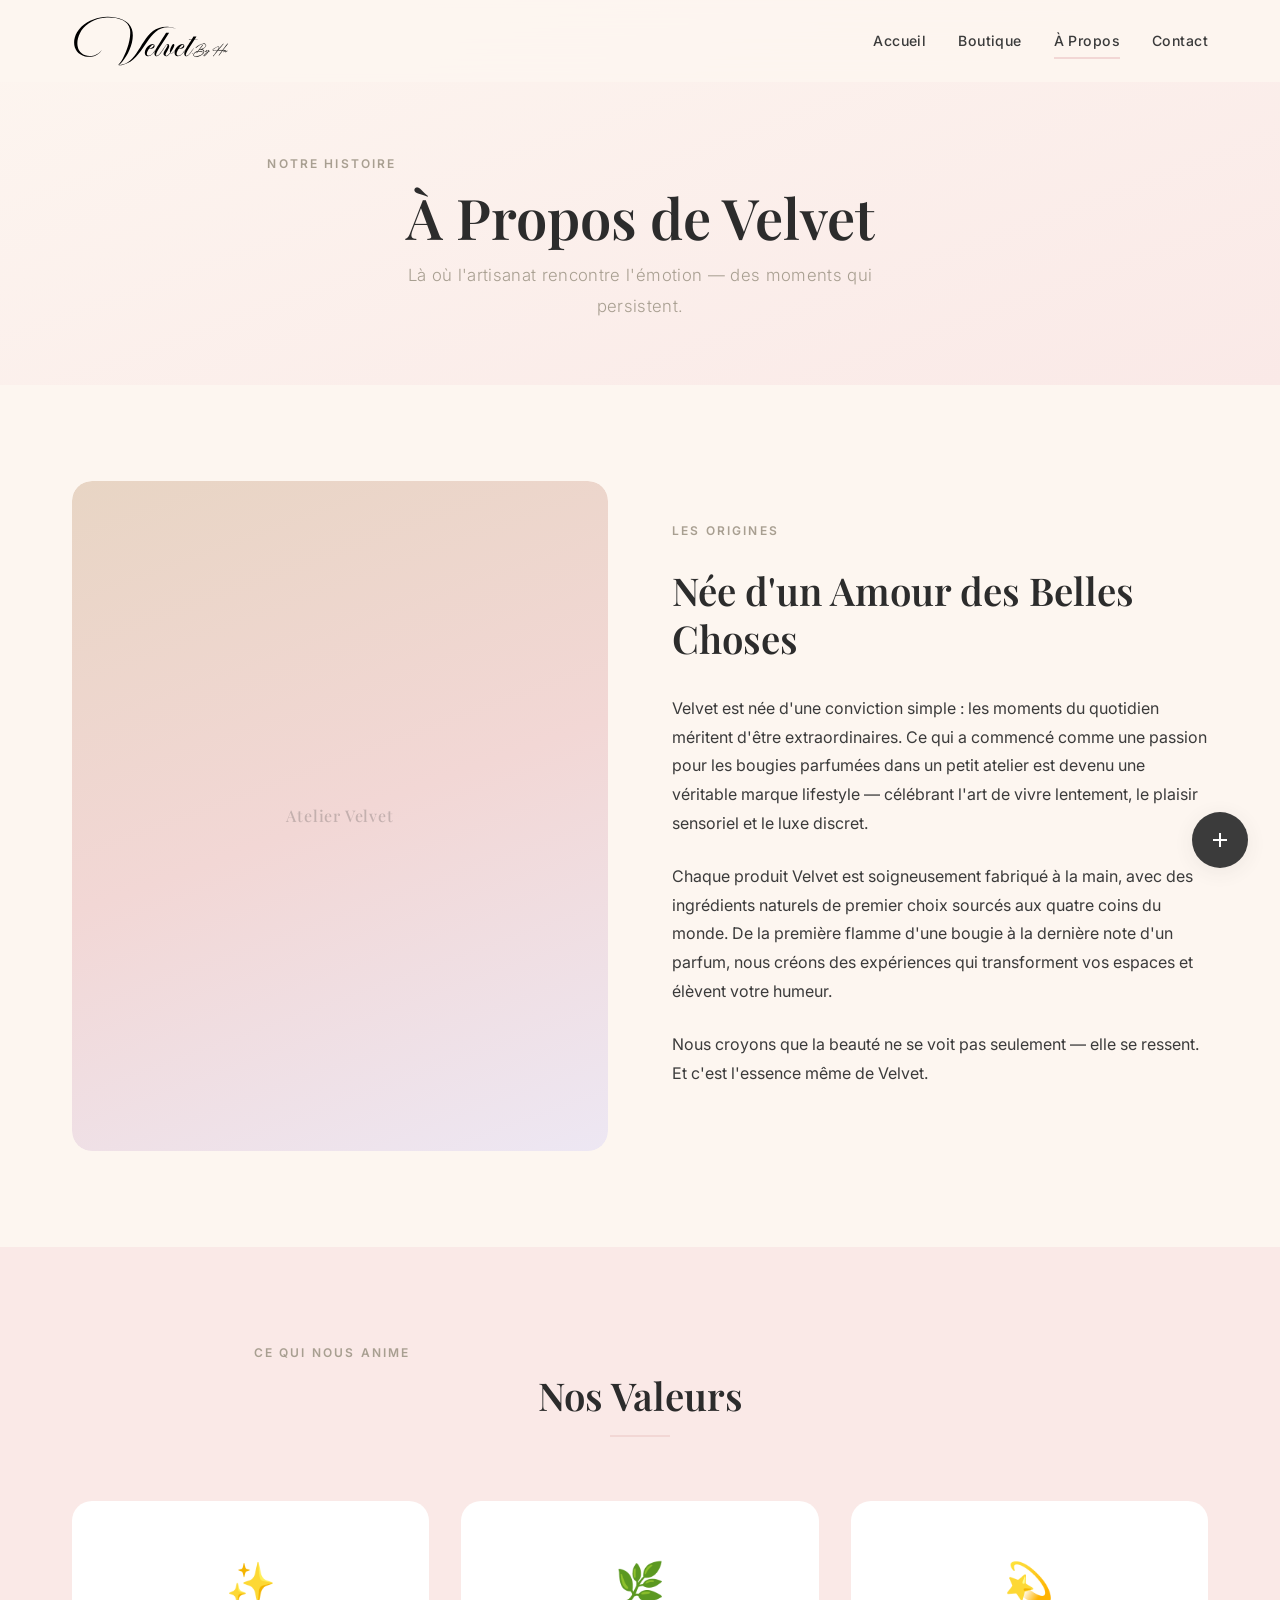
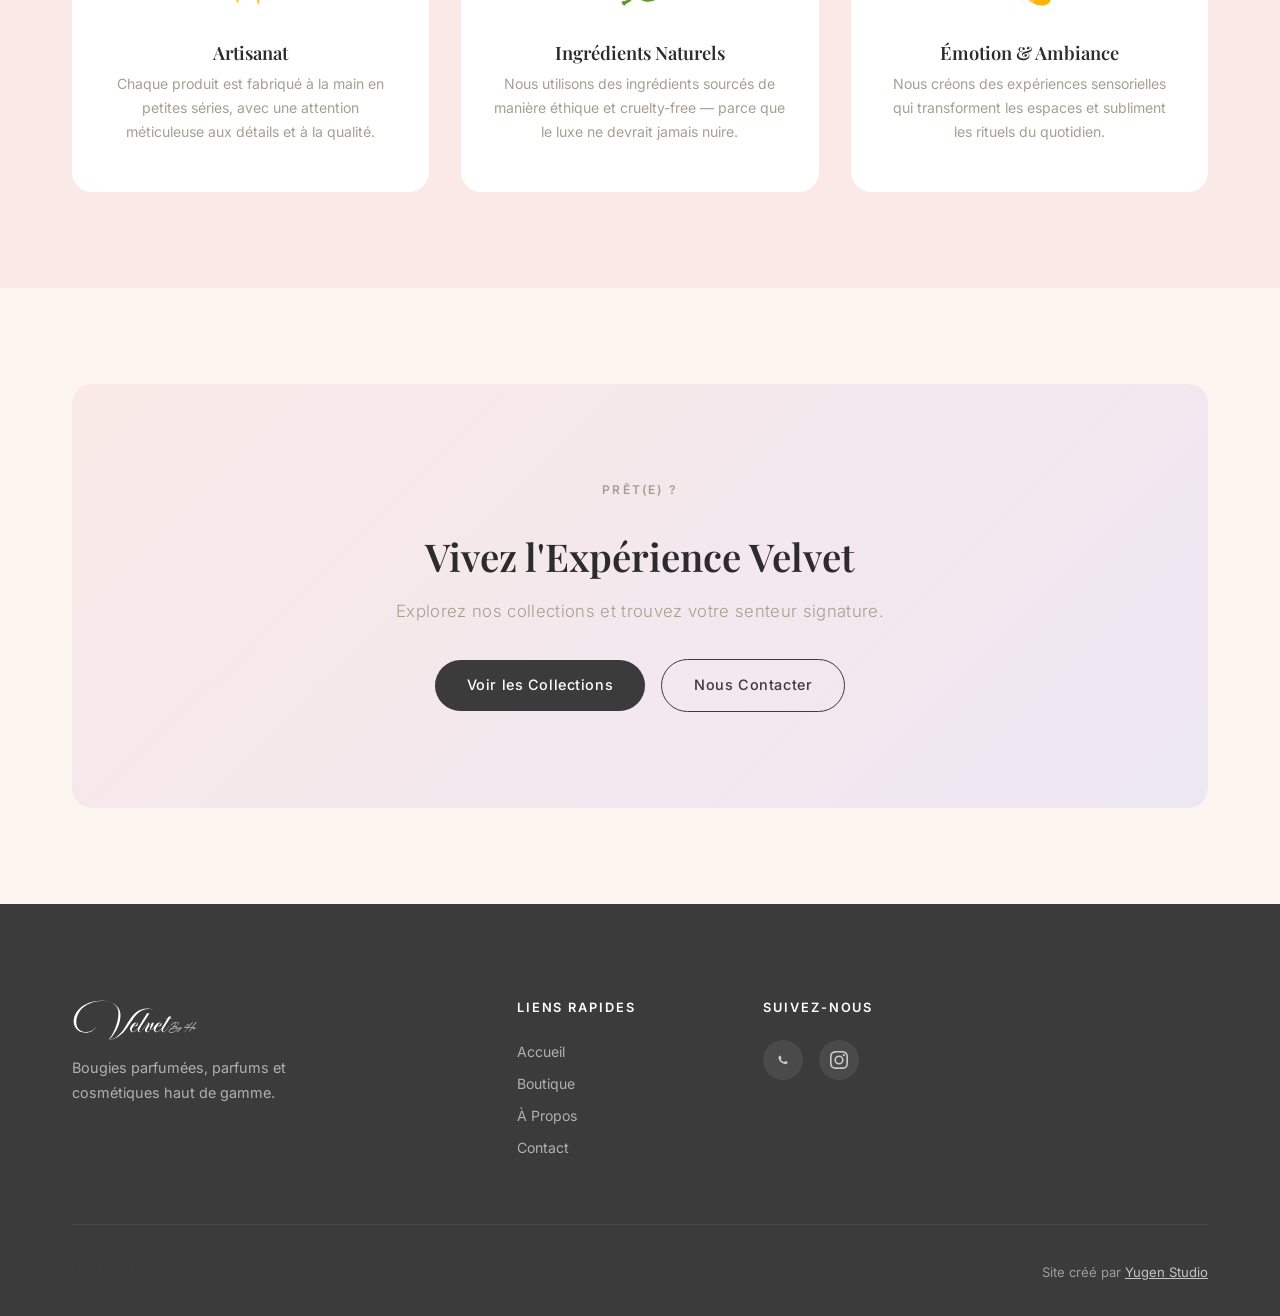
==== commit 35cde65d: "velvet v1" ====
--- a/pages/about.html
+++ b/pages/about.html
@@ -122,11 +122,7 @@
                     <div class="footer__links"><a href="../index.html">Accueil</a><a href="shop.html">Boutique</a><a
                             href="about.html">À Propos</a><a href="contact.html">Contact</a></div>
                 </div>
-                <div class="footer__col">
-                    <h4 class="footer__heading">Légal</h4>
-                    <div class="footer__links"><a href="#">Politique de Confidentialité</a><a href="#">Conditions
-                            Générales</a></div>
-                </div>
+
                 <div class="footer__col">
                     <h4 class="footer__heading">Suivez-nous</h4>
                     <div class="footer__social"><a href="https://wa.me/21693064637" target="_blank"
@@ -145,7 +141,7 @@
                 <p style="font-size:0.82rem;color:rgba(255,255,255,0.5);margin-top:var(--space-xs);">Site créé par <a
                         href="https://yugen-studio.com/" target="_blank"
                         style="color:rgba(255,255,255,0.7);text-decoration:underline;">Yugen Studio</a></p>
-                <div class="footer__bottom-links"><a href="#">Confidentialité</a><a href="#">Conditions</a></div>
+
             </div>
         </div>
     </footer>
--- a/css/components.css
+++ b/css/components.css
@@ -307,13 +307,18 @@
     background: var(--color-white);
     border-radius: var(--border-radius-lg);
     overflow: hidden;
-    transition: transform var(--transition-base), box-shadow var(--transition-base);
+    /* Fast exit so hover effect doesn't linger when moving between cards */
+    transition: transform 0.12s ease, box-shadow 0.12s ease;
     cursor: pointer;
+    display: flex;
+    flex-direction: column;
 }
 
 .product-card:hover {
     transform: translateY(-6px);
     box-shadow: var(--shadow-card);
+    /* Smooth enter */
+    transition: transform var(--transition-base), box-shadow var(--transition-base);
 }
 
 .product-card__image {
@@ -336,6 +341,9 @@
 
 .product-card__body {
     padding: var(--space-lg);
+    display: flex;
+    flex-direction: column;
+    flex: 1;
 }
 
 .product-card__name {
@@ -351,12 +359,14 @@
     color: var(--color-warm-gray);
     line-height: 1.6;
     margin-bottom: var(--space-md);
+    flex: 1;
 }
 
 .product-card__footer {
     display: flex;
     flex-direction: column;
     gap: var(--space-sm);
+    margin-top: auto;
 }
 
 .product-card__price {
@@ -572,8 +582,8 @@
     right: var(--space-xl);
     z-index: 900;
     display: flex;
-    flex-direction: column-reverse;
-    align-items: center;
+    flex-direction: column;
+    align-items: flex-end;
     gap: var(--space-sm);
 }
 
@@ -589,6 +599,8 @@
     box-shadow: var(--shadow-md);
     transition: all var(--transition-base);
     cursor: pointer;
+    order: 2;
+    flex-shrink: 0;
 }
 
 .social-float__toggle:hover {
@@ -610,16 +622,20 @@
     display: flex;
     flex-direction: column;
     gap: var(--space-sm);
+    align-items: flex-end;
+    order: 1;
     opacity: 0;
     visibility: hidden;
-    transform: translateY(10px);
+    transform: translateY(20px);
     transition: all var(--transition-base);
+    pointer-events: none;
 }
 
 .social-float__items.open {
     opacity: 1;
     visibility: visible;
     transform: translateY(0);
+    pointer-events: auto;
 }
 
 .social-float__item {
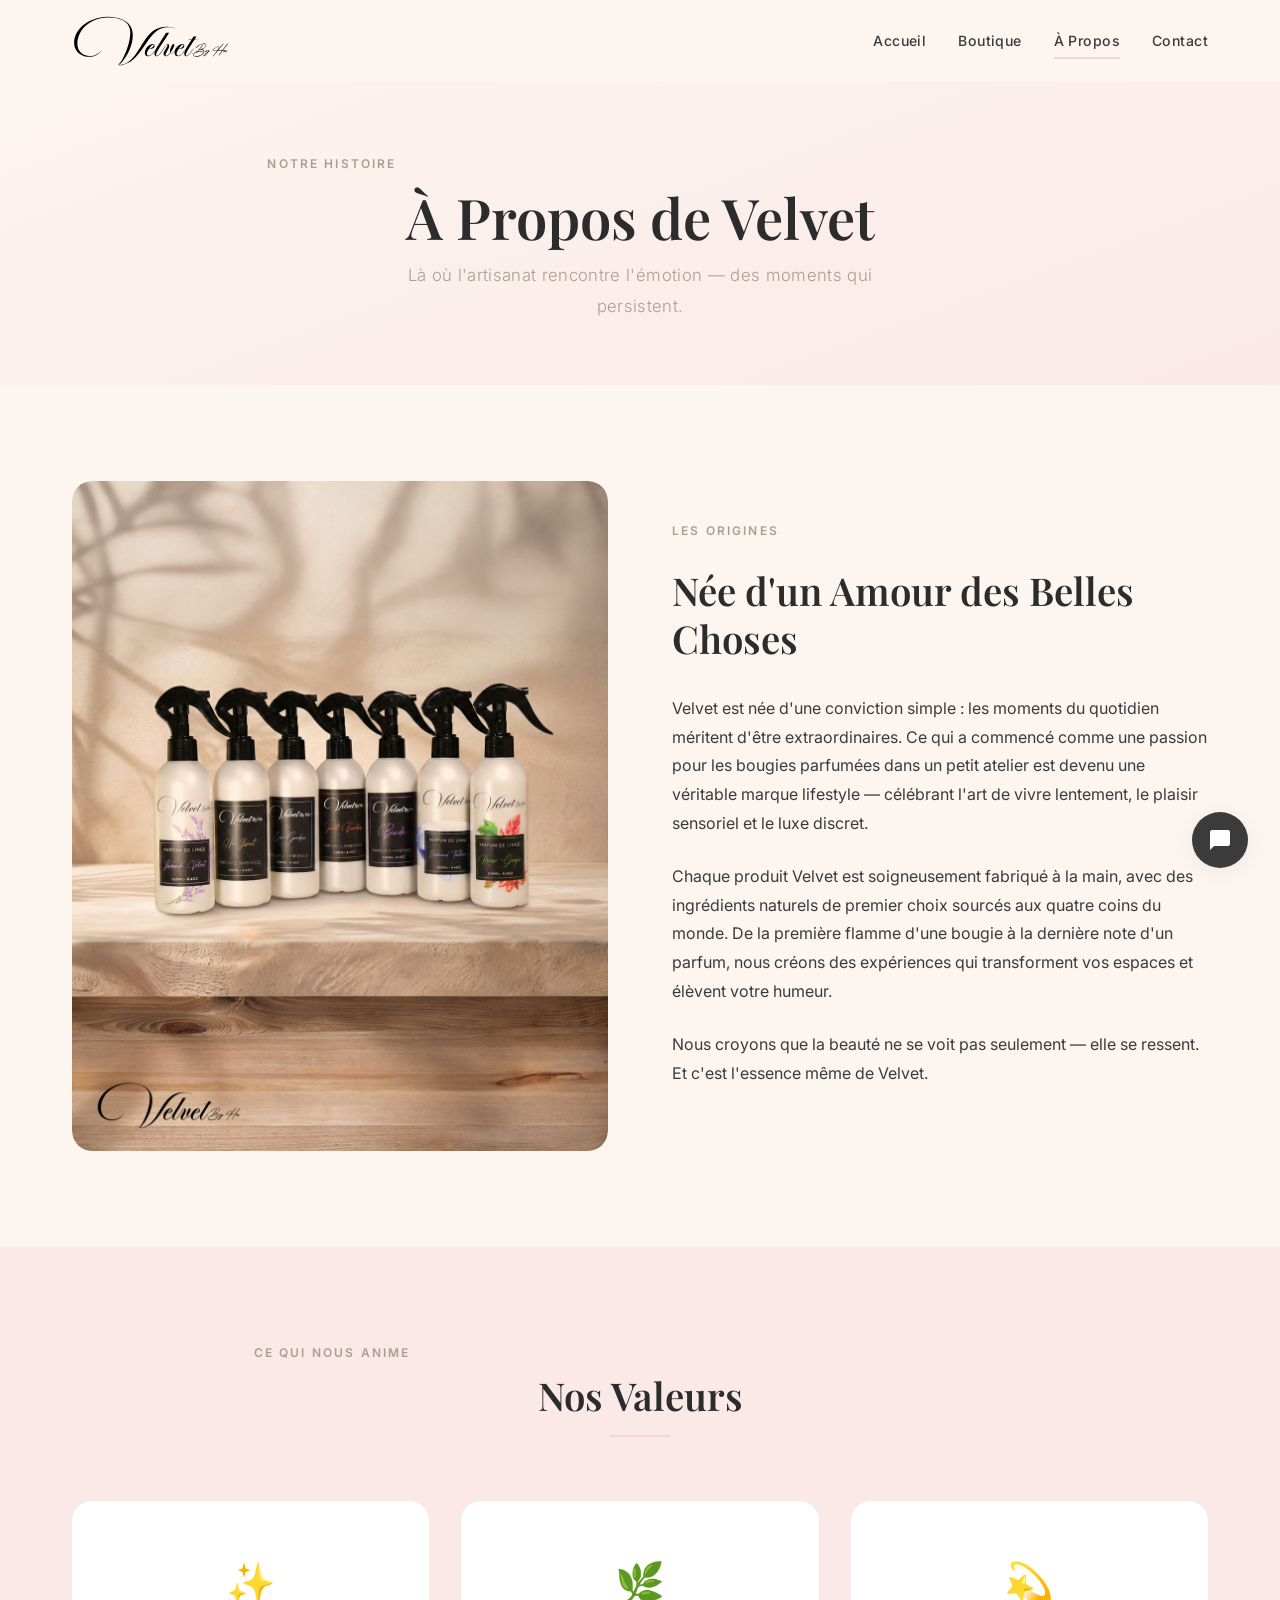
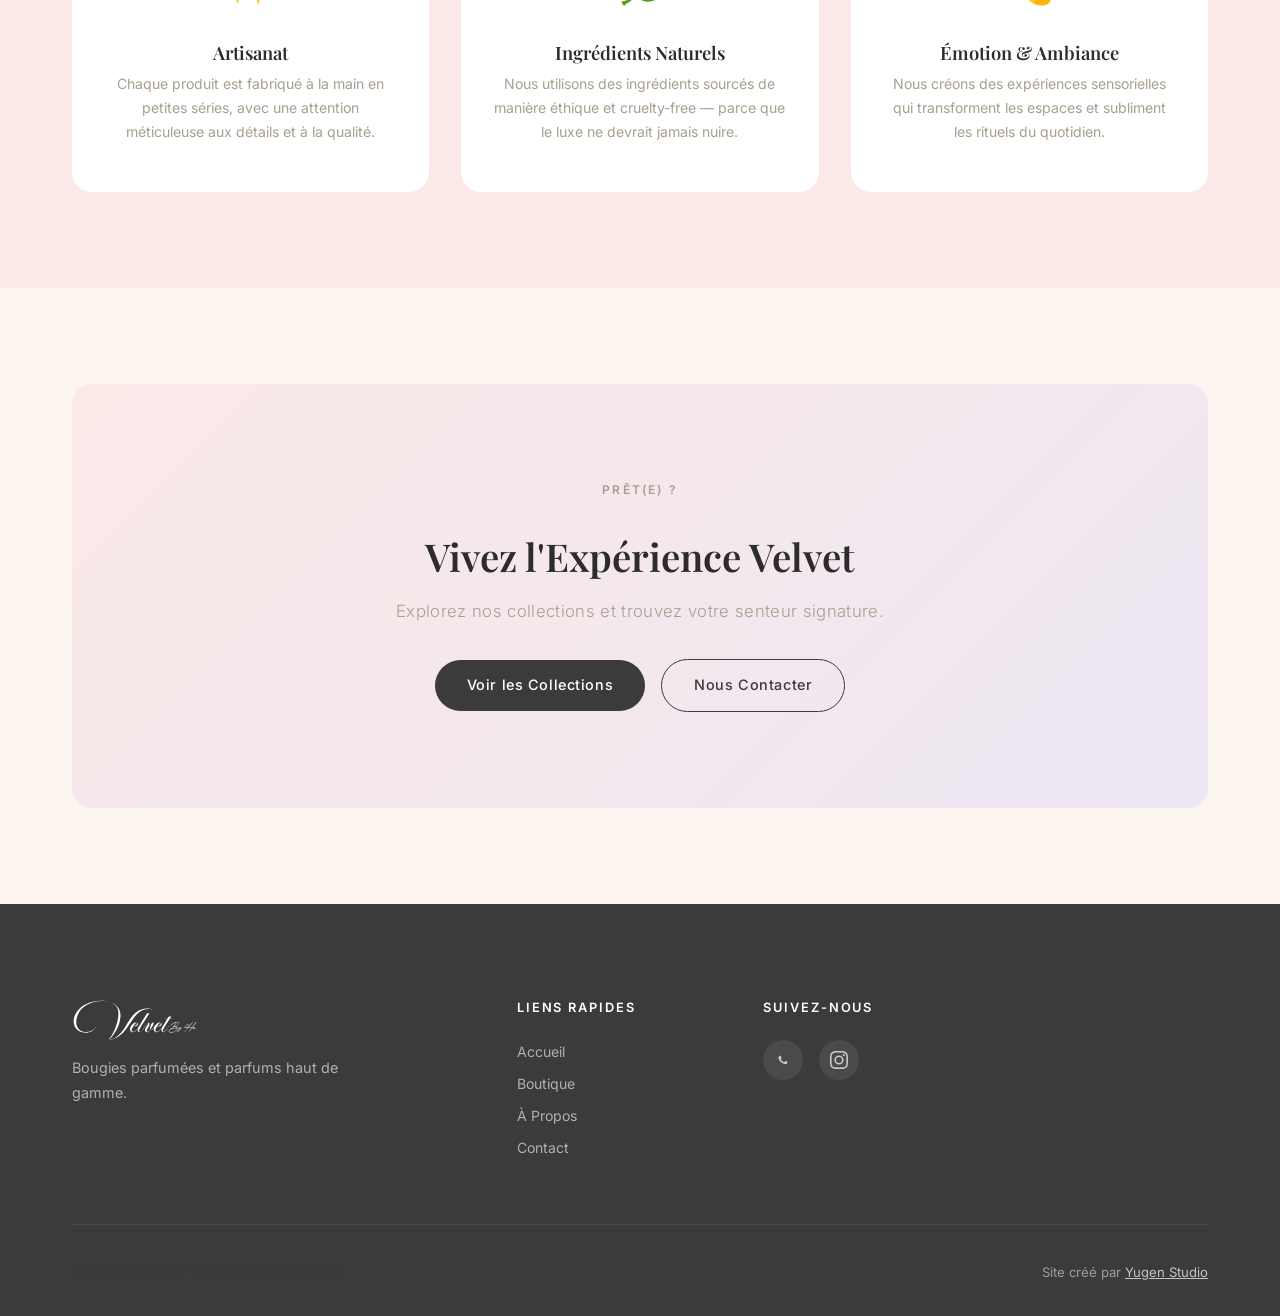
==== commit 49734b59: "velvet v3" ====
--- a/pages/about.html
+++ b/pages/about.html
@@ -1,11 +1,14 @@
-<!DOCTYPE html>
+﻿<!DOCTYPE html>
 <html lang="fr">
 
 <head>
     <meta charset="UTF-8">
     <meta name="viewport" content="width=device-width, initial-scale=1.0">
     <meta name="description"
-        content="L'histoire de Velvet — artisanat, émotion et ambiance dans chaque produit que nous créons.">
+        content="Découvrez Velvet : Bougies parfumées, parfums d'ambiance, parfums de linge et cadeaux de luxe en Tunisie. Discover Velvet: Luxury candles, perfumes, and gifts in Tunisia. ڤيلڤيت: شموع معطرة وعطور فاخرة وهدايا في تونس.">
+    <meta name="keywords"
+        content="bougies parfumées, Tunisie, Tunis, cadeaux, gift, cadeaux tunisie, parfums, parfums d'ambiance, parfum de linge, air freshener, luxury candles, scented candles tunisia, عطور, شموع عطرية, هدايا تونس">
+    <link rel="icon" type="image/svg+xml" href="../assets/images/favicon.svg">
     <title>À Propos — Velvet</title>
     <link rel="stylesheet" href="../css/base.css">
     <link rel="stylesheet" href="../css/components.css">
@@ -43,8 +46,8 @@
         <div class="container">
             <div class="about-split fade-in">
                 <div class="about-split__image">
-                    <div class="placeholder-img placeholder-img--about"
-                        style="aspect-ratio:4/5;border-radius:var(--border-radius-lg);">Atelier Velvet</div>
+                    <img src="../assets/images/about.png" alt="Atelier Velvet"
+                        style="width:100%; height:100%; object-fit:cover; aspect-ratio:4/5; border-radius:var(--border-radius-lg);">
                 </div>
                 <div class="about-split__content">
                     <p class="section-eyebrow">Les Origines</p>
@@ -115,7 +118,7 @@
             <div class="footer__grid">
                 <div class="footer__col">
                     <h3 class="footer__brand-name"><img src="../assets/images/logo.svg" alt="Velvet"></h3>
-                    <p class="footer__brand-desc">Bougies parfumées, parfums et cosmétiques haut de gamme.</p>
+                    <p class="footer__brand-desc">Bougies parfumées et parfums haut de gamme.</p>
                 </div>
                 <div class="footer__col">
                     <h4 class="footer__heading">Liens Rapides</h4>
@@ -125,7 +128,7 @@
 
                 <div class="footer__col">
                     <h4 class="footer__heading">Suivez-nous</h4>
-                    <div class="footer__social"><a href="https://wa.me/21693064637" target="_blank"
+                    <div class="footer__social"><a href="https://wa.me/21622625611" target="_blank"
                             aria-label="WhatsApp"><svg viewBox="0 0 24 24">
                                 <path
                                     d="M17.472 14.382c-.297-.149-1.758-.867-2.03-.967-.273-.099-.471-.148-.67.15-.197.297-.767.966-.94 1.164-.173.199-.347.223-.644.075-.297-.15-1.255-.463-2.39-1.475-.883-.788-1.48-1.761-1.653-2.059-.173-.297-.018-.458.13-.606.134-.133.298-.347.446-.52.149-.174.198-.298.298-.497.099-.198.05-.371-.025-.52-.075-.149-.669-1.612-.916-2.207-.242-.579-.487-.5-.669-.51l-.57-.01c-.198 0-.52.074-.792.372s-1.04 1.016-1.04 2.479c0 1.462 1.065 2.875 1.213 3.074.149.198 2.096 3.2 5.077 4.487.709.306 1.262.489 1.694.625.712.227 1.36.195 1.871.118.571-.085 1.758-.719 2.006-1.413.248-.694.248-1.289.173-1.413-.074-.124-.272-.198-.57-.347z" />
@@ -163,7 +166,7 @@
                         d="M12 0C5.373 0 0 4.974 0 11.111c0 3.498 1.744 6.614 4.469 8.654V24l4.088-2.242c1.092.3 2.246.464 3.443.464 6.627 0 12-4.975 12-11.111S18.627 0 12 0zm1.191 14.963l-3.055-3.26-5.963 3.26L10.732 8.2l3.131 3.259L19.752 8.2l-6.561 6.763z" />
                 </svg></a></div><button class="social-float__toggle" id="social-toggle" aria-label="Nous contacter"><svg
                 viewBox="0 0 24 24">
-                <path d="M19 13h-6v6h-2v-6H5v-2h6V5h2v6h6v2z" />
+                <path d="M20 2H4c-1.1 0-2 .9-2 2v18l4-4h14c1.1 0 2-.9 2-2V4c0-1.1-.9-2-2-2z" />
             </svg></button>
     </div>
     <script src="../js/main.js"></script>
--- a/css/components.css
+++ b/css/components.css
@@ -681,9 +681,9 @@
     min-height: 100vh;
     display: flex;
     align-items: center;
-    justify-content: center;
-    text-align: center;
-    padding: calc(80px + var(--space-3xl)) var(--space-xl) var(--space-3xl);
+    justify-content: flex-start;
+    text-align: left;
+    padding: calc(80px + var(--space-3xl)) var(--space-xl) var(--space-3xl) clamp(var(--space-xl), 8vw, 120px);
     background: linear-gradient(rgba(44, 44, 44, 0.45), rgba(44, 44, 44, 0.55)), url('../assets/images/cover.png') center/cover no-repeat;
     position: relative;
     overflow: hidden;
@@ -737,14 +737,12 @@
     line-height: 1.8;
     margin-bottom: var(--space-2xl);
     max-width: 540px;
-    margin-left: auto;
-    margin-right: auto;
 }
 
 .hero__buttons {
     display: flex;
     align-items: center;
-    justify-content: center;
+    justify-content: flex-start;
     gap: var(--space-md);
     flex-wrap: wrap;
 }
